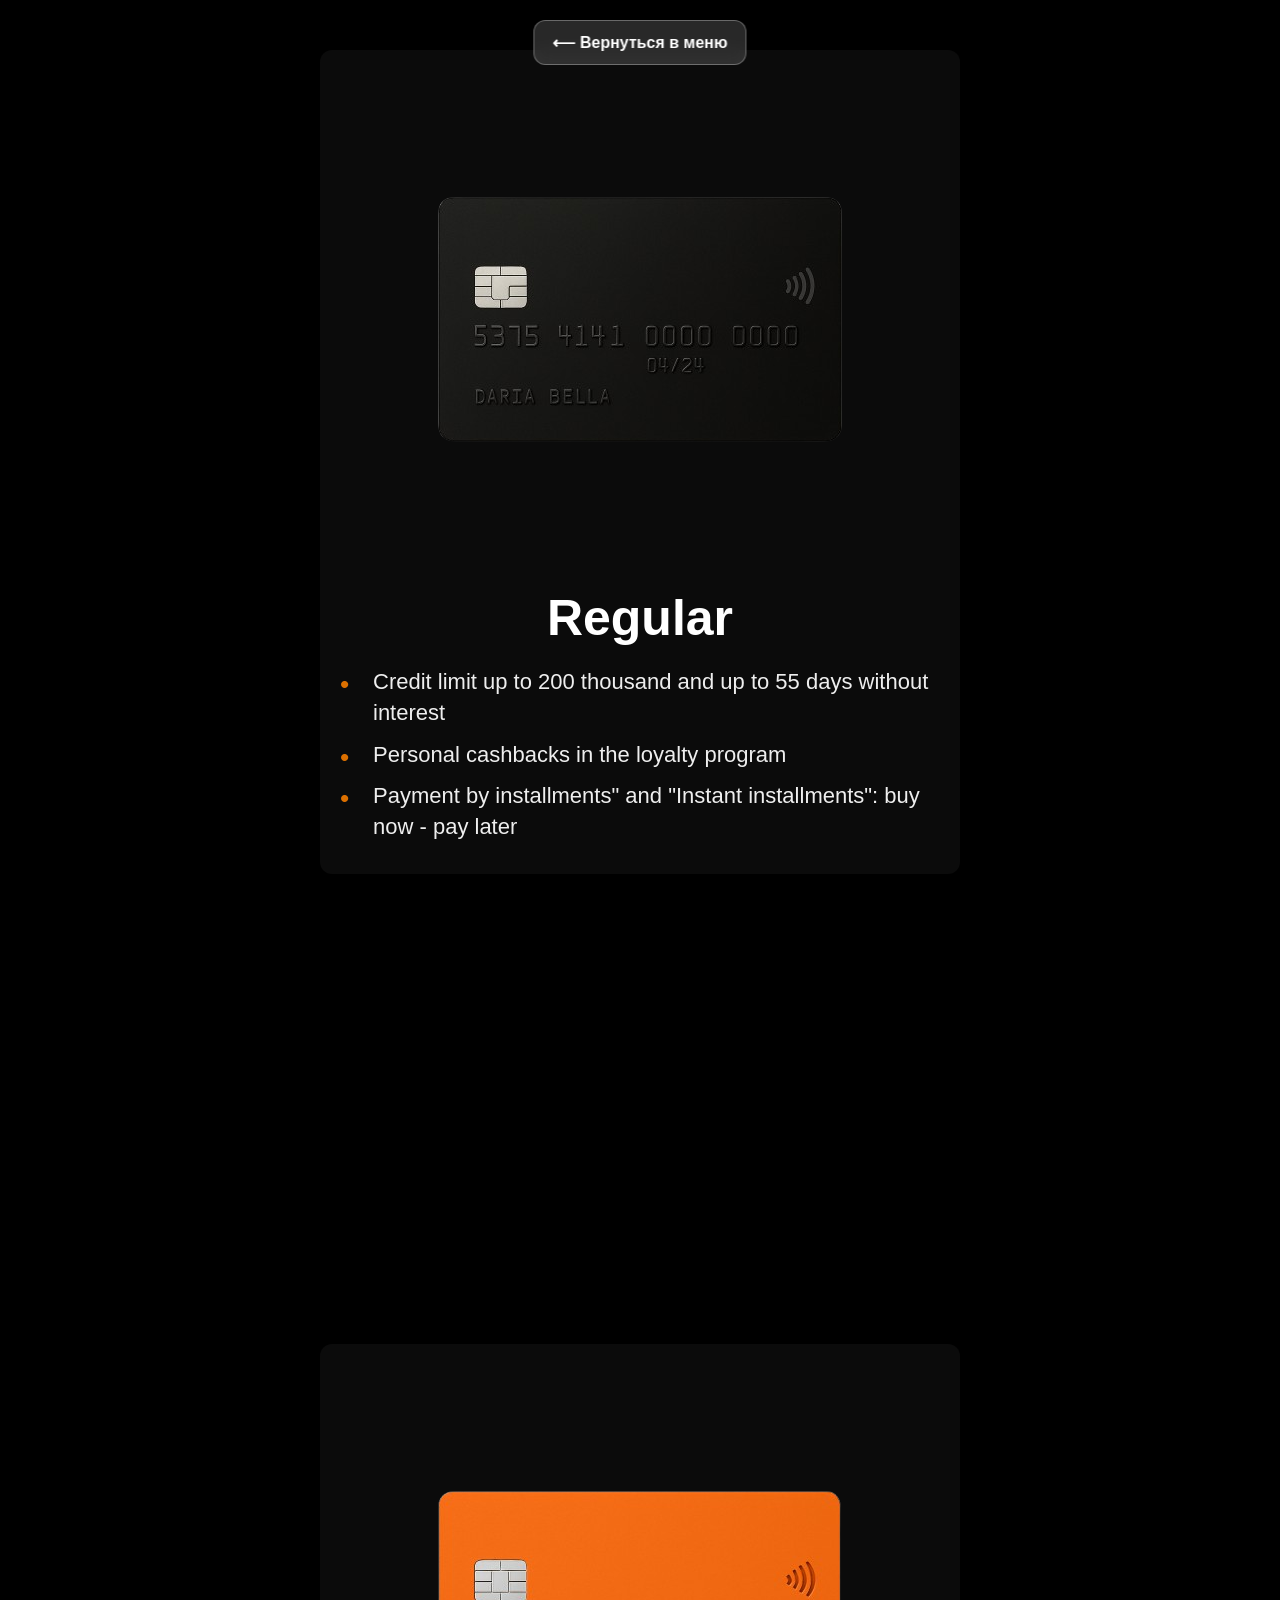
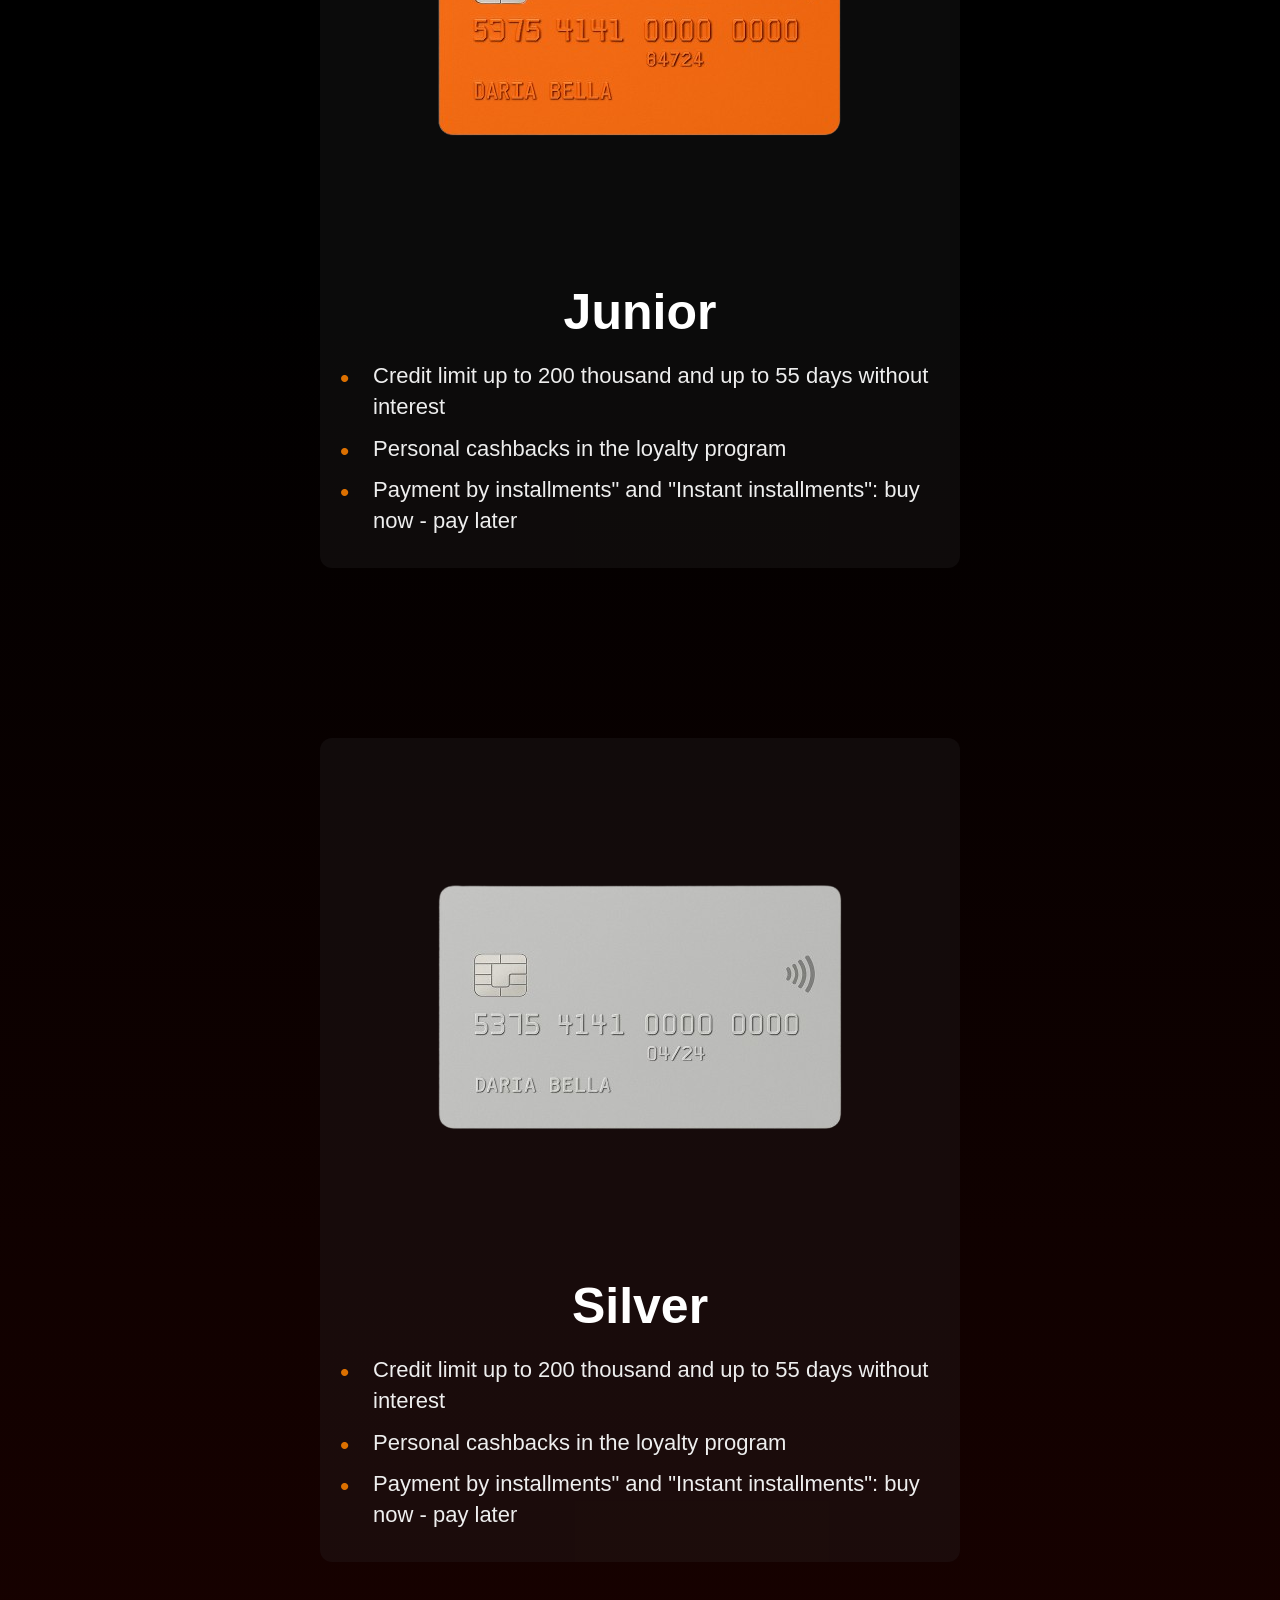
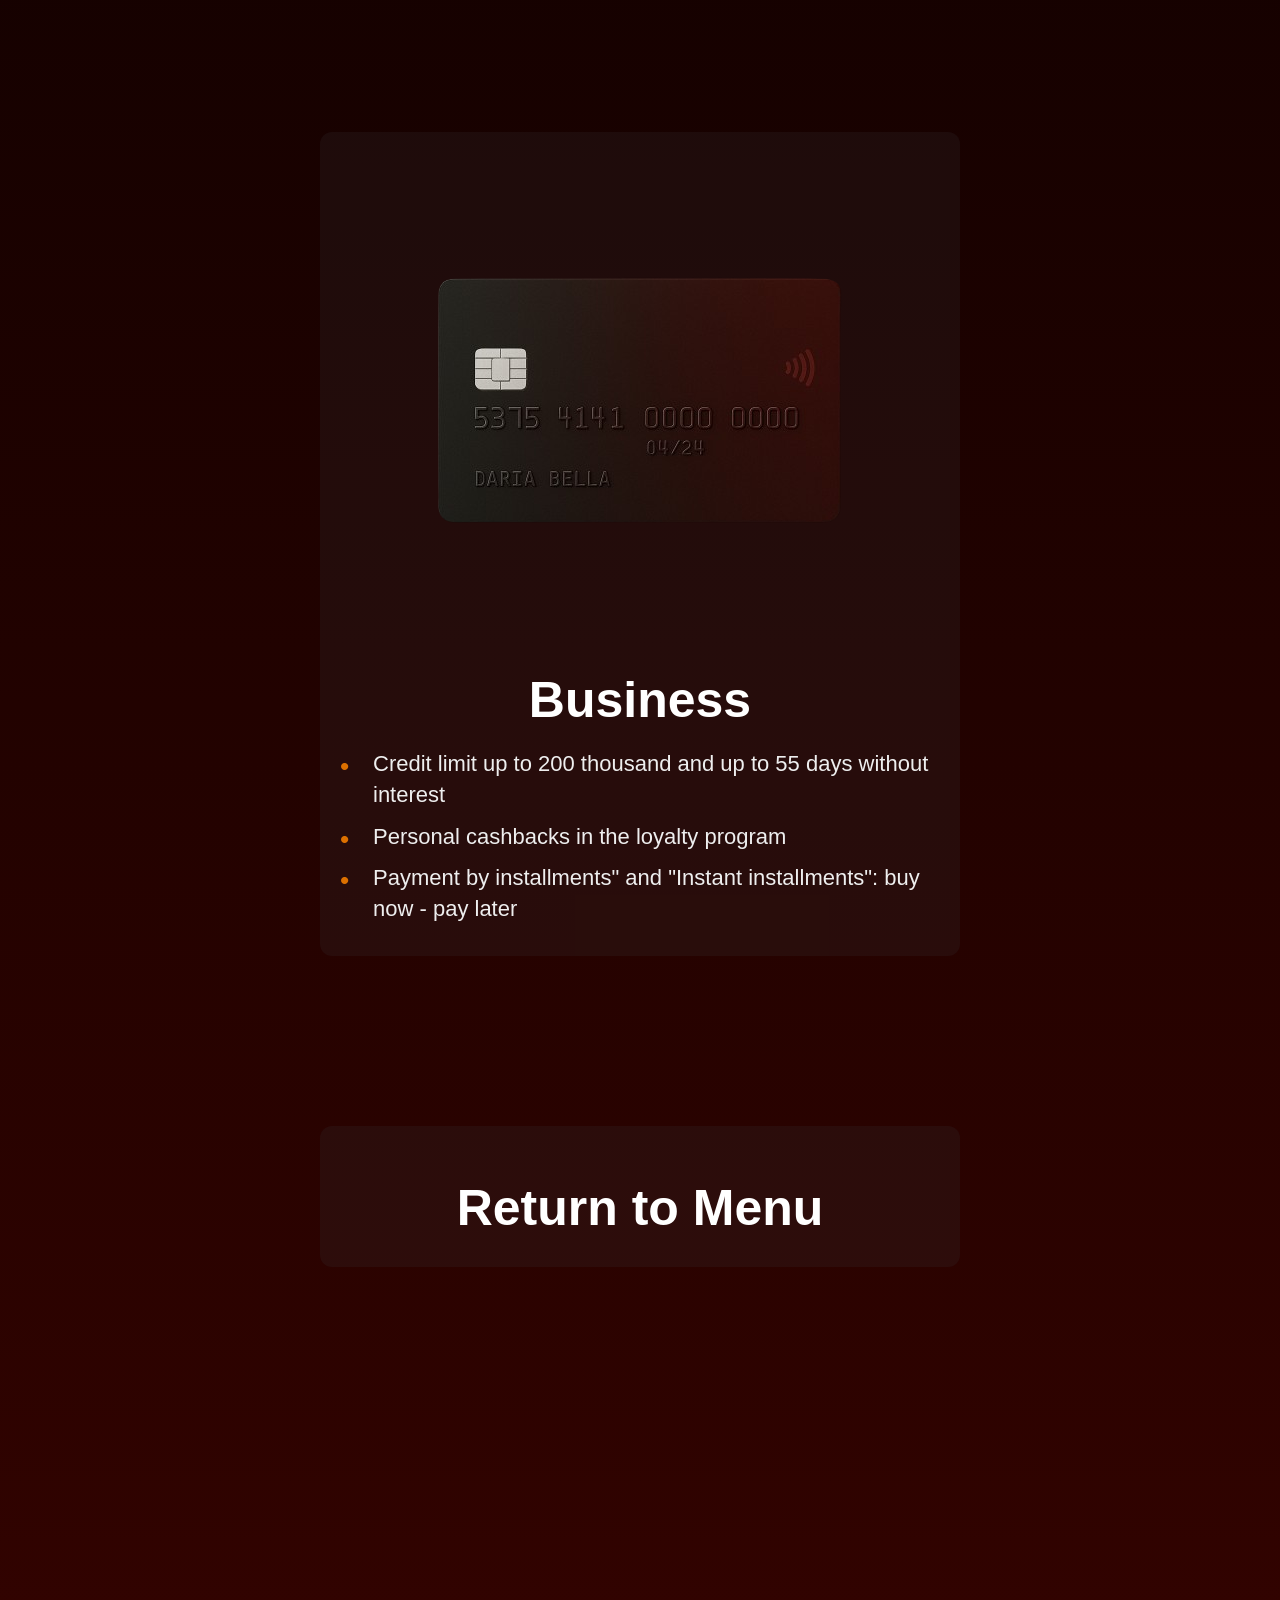
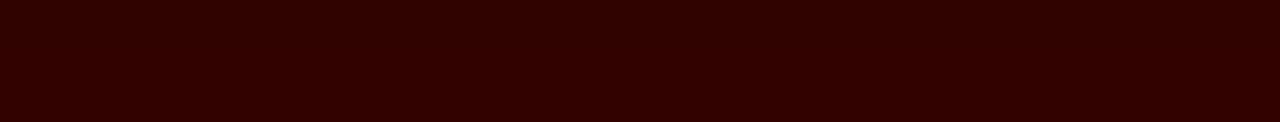
==== cards.html @ 222caa74 "Update" ====
<!DOCTYPE html>
<html lang="en">
<head>
    <meta charset="UTF-8">
    <meta name="viewport" content="width=device-width, initial-scale=1.0">
    <title>Name</title>
    <link rel="stylesheet" href="css/cards.css">
    <script src="js/script.js" defer></script>
</head>

<body>
    <div class="wrapper">
        <!-- Кнопка "Вернуться в меню" -->
        <a href="index.html" class="back-button">⟵ Вернуться в меню</a>

        <!-- Карточки -->
        <div class="cards">
            <div style="margin-bottom: 300px;" class="block sticky">
                <img src="img/11.png" alt="">
                <h3>Regular</h3>
                <div class="list">
                    <p class="dot-before">Credit limit up to 200 thousand and up to 55 days without interest</p>
                    <p class="dot-before">Personal cashbacks in the loyalty program</p>
                    <p class="dot-before">Payment by installments" and "Instant installments": buy now - pay later</p>
                </div>
            </div>
            <div class="block sticky">
                <img src="img/12.png" alt="">
                <h3>Junior</h3>
                <div class="list">
                    <p class="dot-before">Credit limit up to 200 thousand and up to 55 days without interest</p>
                    <p class="dot-before">Personal cashbacks in the loyalty program</p>
                    <p class="dot-before">Payment by installments" and "Instant installments": buy now - pay later</p>
                </div>
            </div>
            <div class="block sticky">
                <img src="img/13.png" alt="">
                <h3>Silver</h3>
                <div class="list">
                    <p class="dot-before">Credit limit up to 200 thousand and up to 55 days without interest</p>
                    <p class="dot-before">Personal cashbacks in the loyalty program</p>
                    <p class="dot-before">Payment by installments" and "Instant installments": buy now - pay later</p>
                </div>
            </div>
            <div class="block sticky">
                <img src="img/14.png" alt="">
                <h3>Business</h3>
                <div class="list">
                    <p class="dot-before">Credit limit up to 200 thousand and up to 55 days without interest</p>
                    <p class="dot-before">Personal cashbacks in the loyalty program</p>
                    <p class="dot-before">Payment by installments" and "Instant installments": buy now - pay later</p>
                </div>
            </div>
            <div class="block sticky" style="margin-bottom: 45vh;">
                <a href="index.html">
                    <img src="" alt="">
                    <h3>Return to Menu</h3>
                </a>
            </div>
            
        </div>
    </div>
    <script src="js/script.js"></script>
</body>
</html>
---- css/cards.css ----
/* Общие стили */
* {
    margin: 0;
    padding: 0;
}

body {
    font-family: 'Poppins', sans-serif;
    font-weight: 400;
    color: #fff;
    font-size: 16px;
}

a {
    text-decoration: none;
}

img {
    max-width: 100%;
}

/* Общий фон */
.wrapper {
    background: linear-gradient(180deg, rgb(0, 0, 0) 38%, rgba(51, 3, 0, 1) 100%);    
    width: 100%;
}

/* Контейнер */
.container {
    width: 1400px;
    margin: 0 auto;
}

/* Заголовки */
header {
    padding: 50px 0;
}

header .logo {
    text-transform: uppercase;
    font-size: 29px;
    font-weight: 800;
}

header nav {
    float: right;
    width: 50%;
}

header nav ul {
    list-style: none;
    display: flex;
    justify-content: space-between;
    z-index: 2;
    position: relative;
}

header nav ul li {
    display: inline-block;
    position: relative;
}

header nav ul li a {
    color: #fff;
    transition: color 0.3s ease;
}

header nav ul li:hover a {
    color: #DC7000;
}

header nav ul li.active a {
    position: relative;
    text-decoration: none;
    overflow: hidden;
}

header nav ul li:not(.active):not(.btn) a {
    position: relative;
    text-decoration: none;
    overflow: hidden;
}

header nav ul li.btn a {
    background: #DC7000;
    padding: 9px 17px;
    border-radius: 8px;
    transition: all 0.3s ease-in-out;
    color: #000000;
}

header nav ul li.btn a:hover {
    background: #330300;
    color: #DC7000;
}

/* Стиль для карточек */
.hero {
    padding-bottom: 100px;
    position: relative;
    z-index: 1;
}

.trending {
    padding-top: 50px;
}

.trending h3 {
    font-weight: 600;
    font-size: 31px;
}

.trending .see-all {
    color: #fff;
    background: #25211D;
    border-radius: 5px;
    padding: 12px 23px;
    float: right;
    display: block;
    transition: all 0.3s ease;
}

.trending .see-all:hover {
    transform: scale(1.1);
}

.cards {
    display: flex;
    flex-direction: column; /* Теперь карточки идут вертикально */
    align-items: center;
    gap: 50px; /* Расстояние между карточками */
    width: 100%;
    padding: 50px 0;
}

.cards .block {
    background-color: rgba(56, 56, 56, 0.2);
    padding: 20px;
    border-radius: 12px;
    text-align: center;
    width: 80%;
    max-width: 600px;
    opacity: 1;
    transition: opacity 0.4s ease-in-out, visibility 0.4s ease-in-out;
}

.cards .block h3 {
    font-size: 50px;
    font-weight: 700;
    margin: 15px 0 10px;
    color: #fff;
    text-align: center;
}

.cards .block p {
    margin-top: 10px;
    font-size: 22px;
    color: #eee;
    line-height: 1.4;
}

.block {
    text-align: center;
}

/* Стили для списка с точками */
.list {
    display: inline-block; 
    text-align: left;
}

.dot-before {
    position: relative;
    padding-left: 1.5em;
    margin-bottom: 0.5em;
}

.dot-before::before {
    content: "•";
    position: absolute;
    left: 0;
    top: 0.15em; 
    color: #DC7000;
    font-size: 1.2em;
    line-height: 1;
}

/* Кнопка "Вернуться" */
.back-button {
    position: fixed;
    top: 20px;
    left: 50%;
    transform: translateX(-50%);
    background: rgba(200, 200, 200, 0.2); 
    backdrop-filter: blur(10px); 
    color: #fff;
    padding: 12px 18px;
    border-radius: 12px; 
    font-weight: 600;
    text-decoration: none;
    transition: all 0.4s ease-in-out;
    border: 1px solid rgba(255, 255, 255, 0.3);
    z-index: 9999; 
}

.back-button:hover {
    background: rgba(200, 200, 200, 0.3);
    box-shadow: 0 0 12px rgba(255, 255, 255, 0.5);
}

/* Стиль для фиксированных карточек */
.block.sticky {
    position: sticky;
    top: 10px;
    z-index: 1000;
}

.block.sticky + .block {
    margin-top: 120px;
}

.block.visible {
    opacity: 1;
}

.block.hidden {
    opacity: 0;
    visibility: hidden;
}

.lorem-box {
    position: fixed;
    bottom: 50px;
    left: 50%;
    transform: translateX(-50%);
    width: 80%;
    text-align: center;
    font-size: 18px;
    color: #fff;
    background: rgba(0, 0, 0, 0.4);
    padding: 15px;
    border-radius: 10px;
}
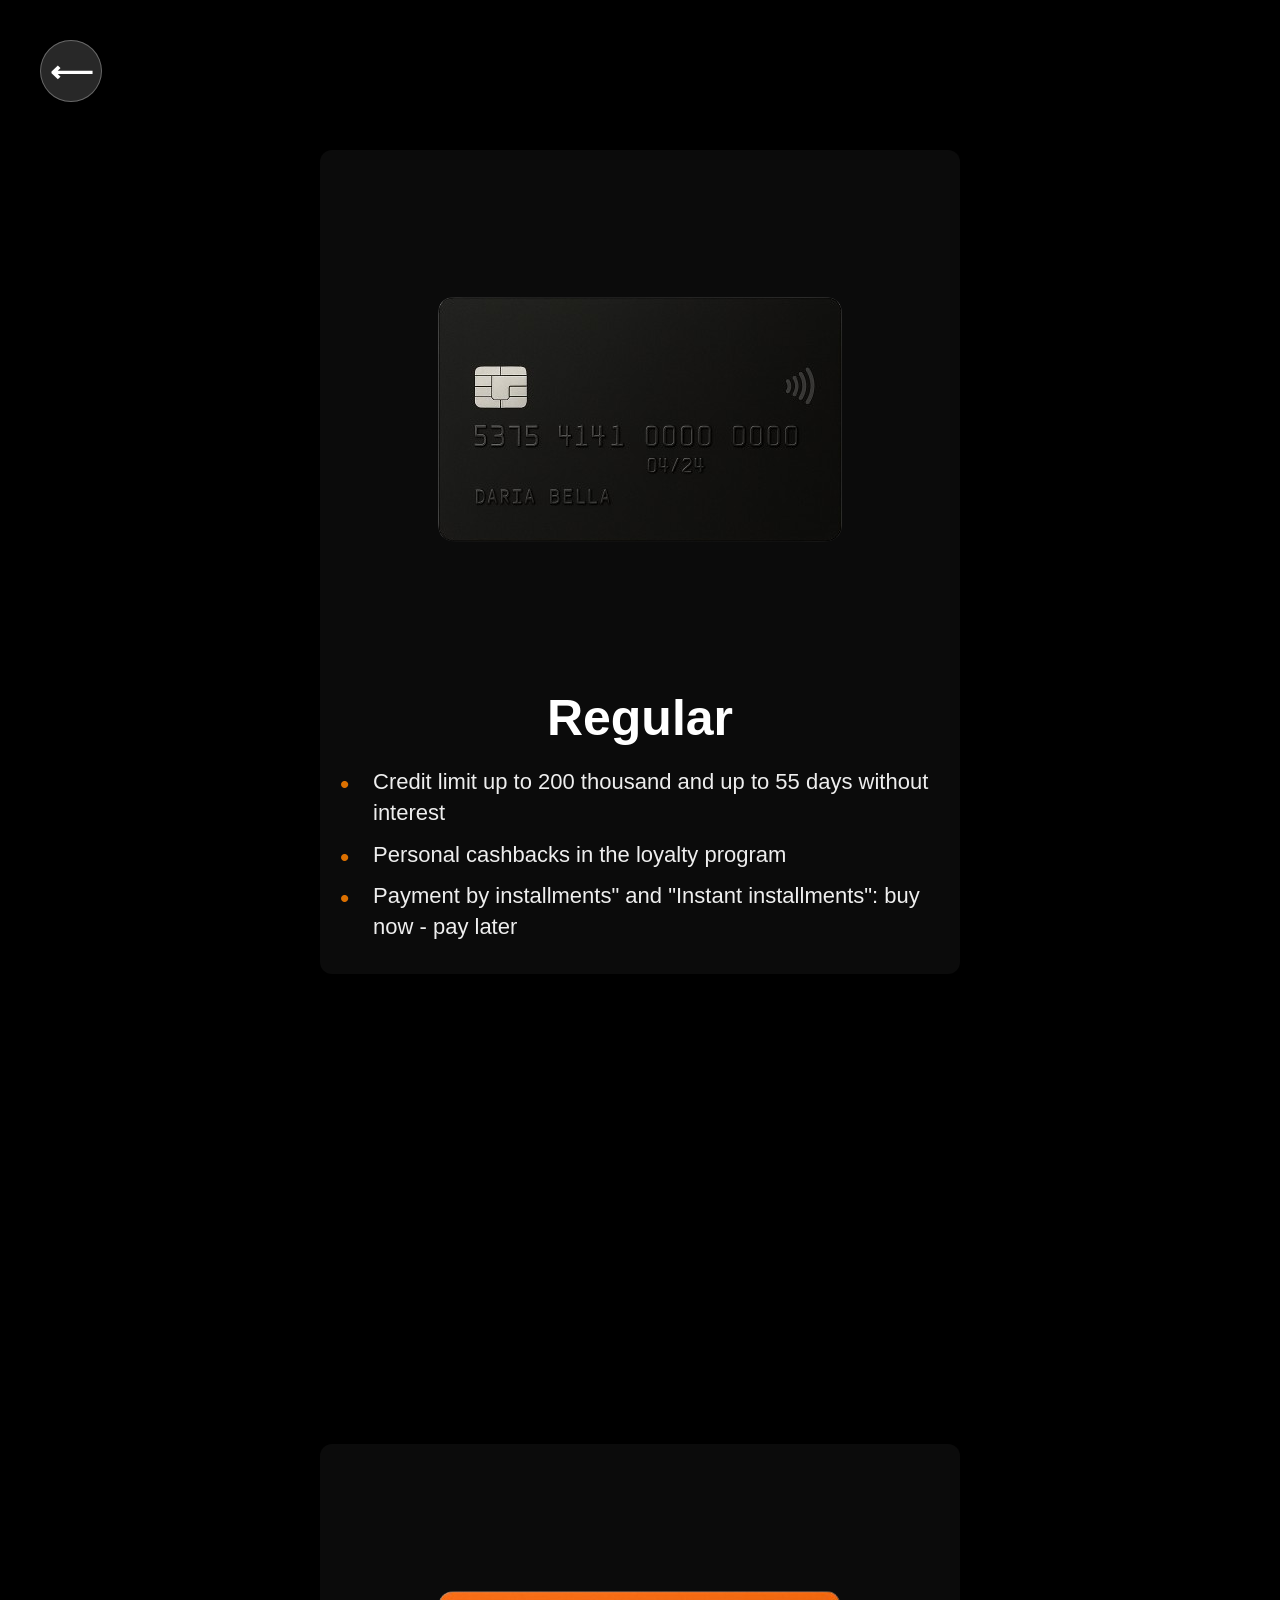
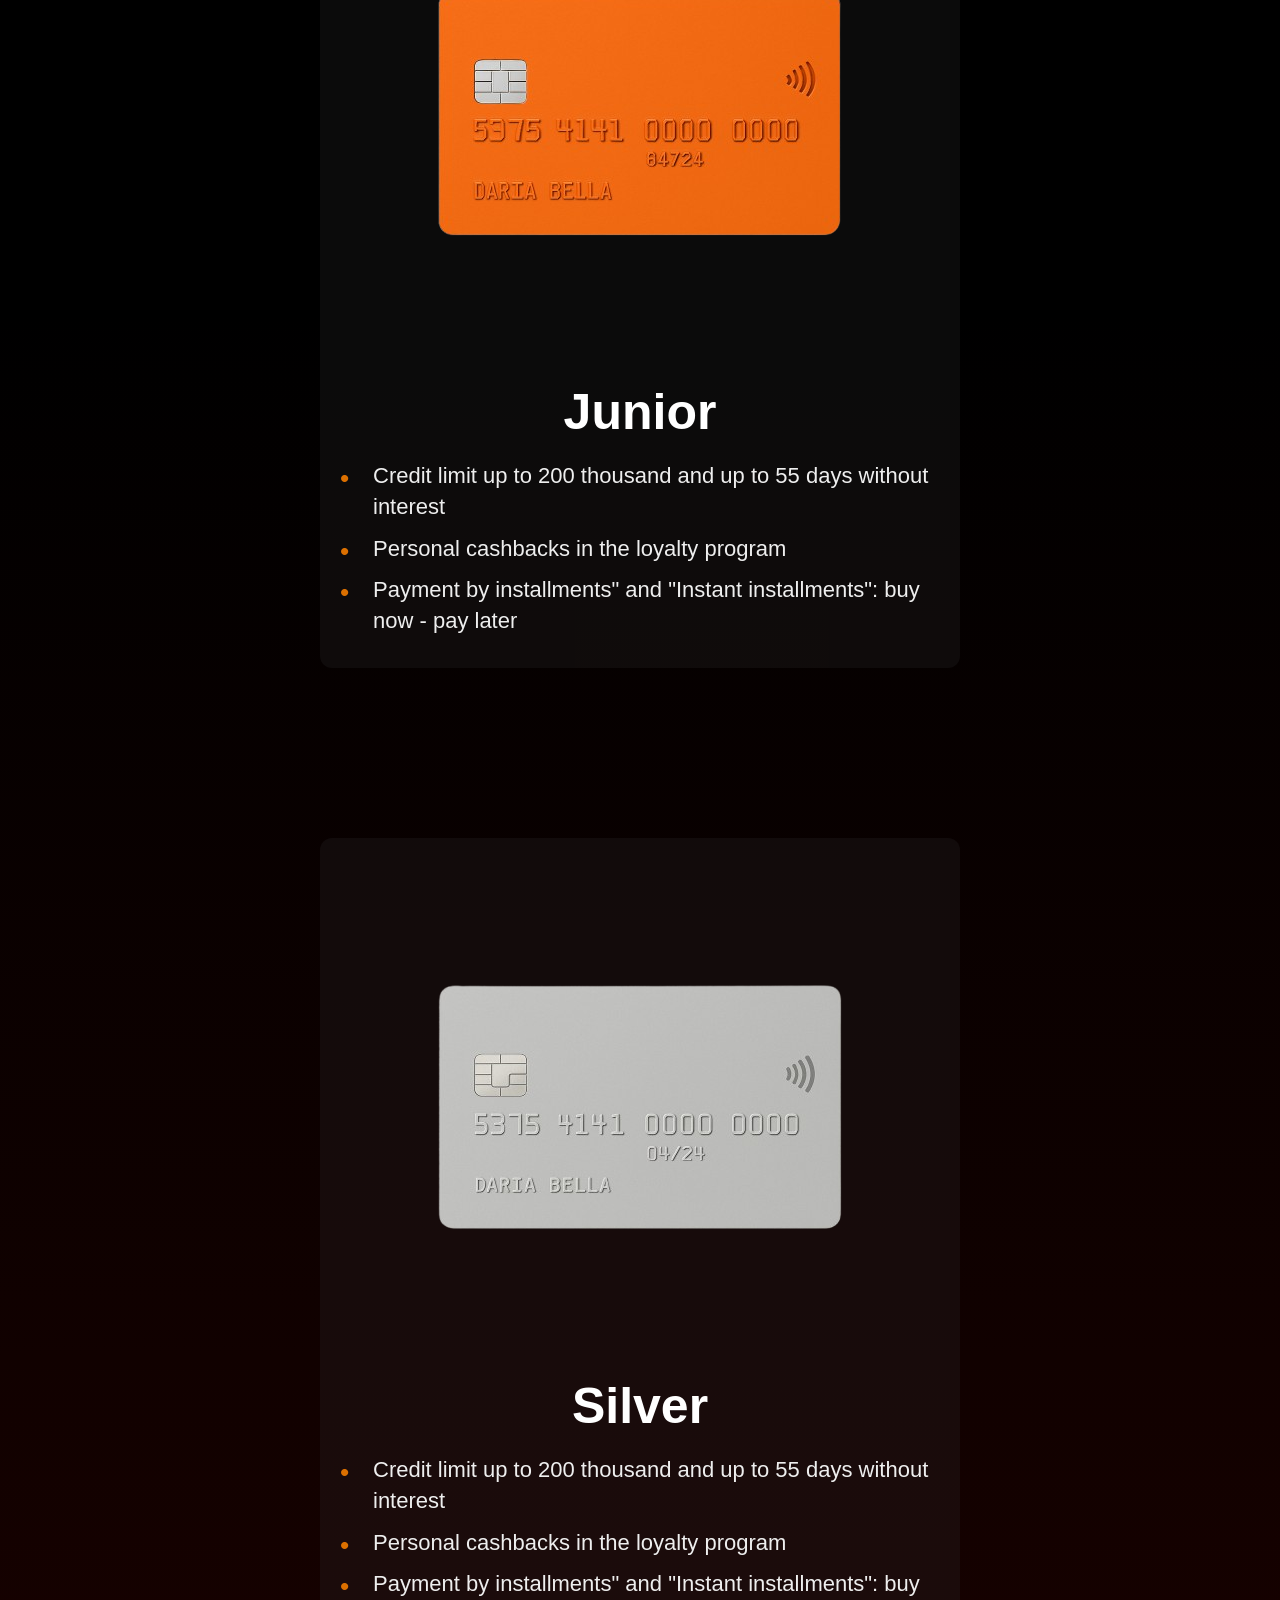
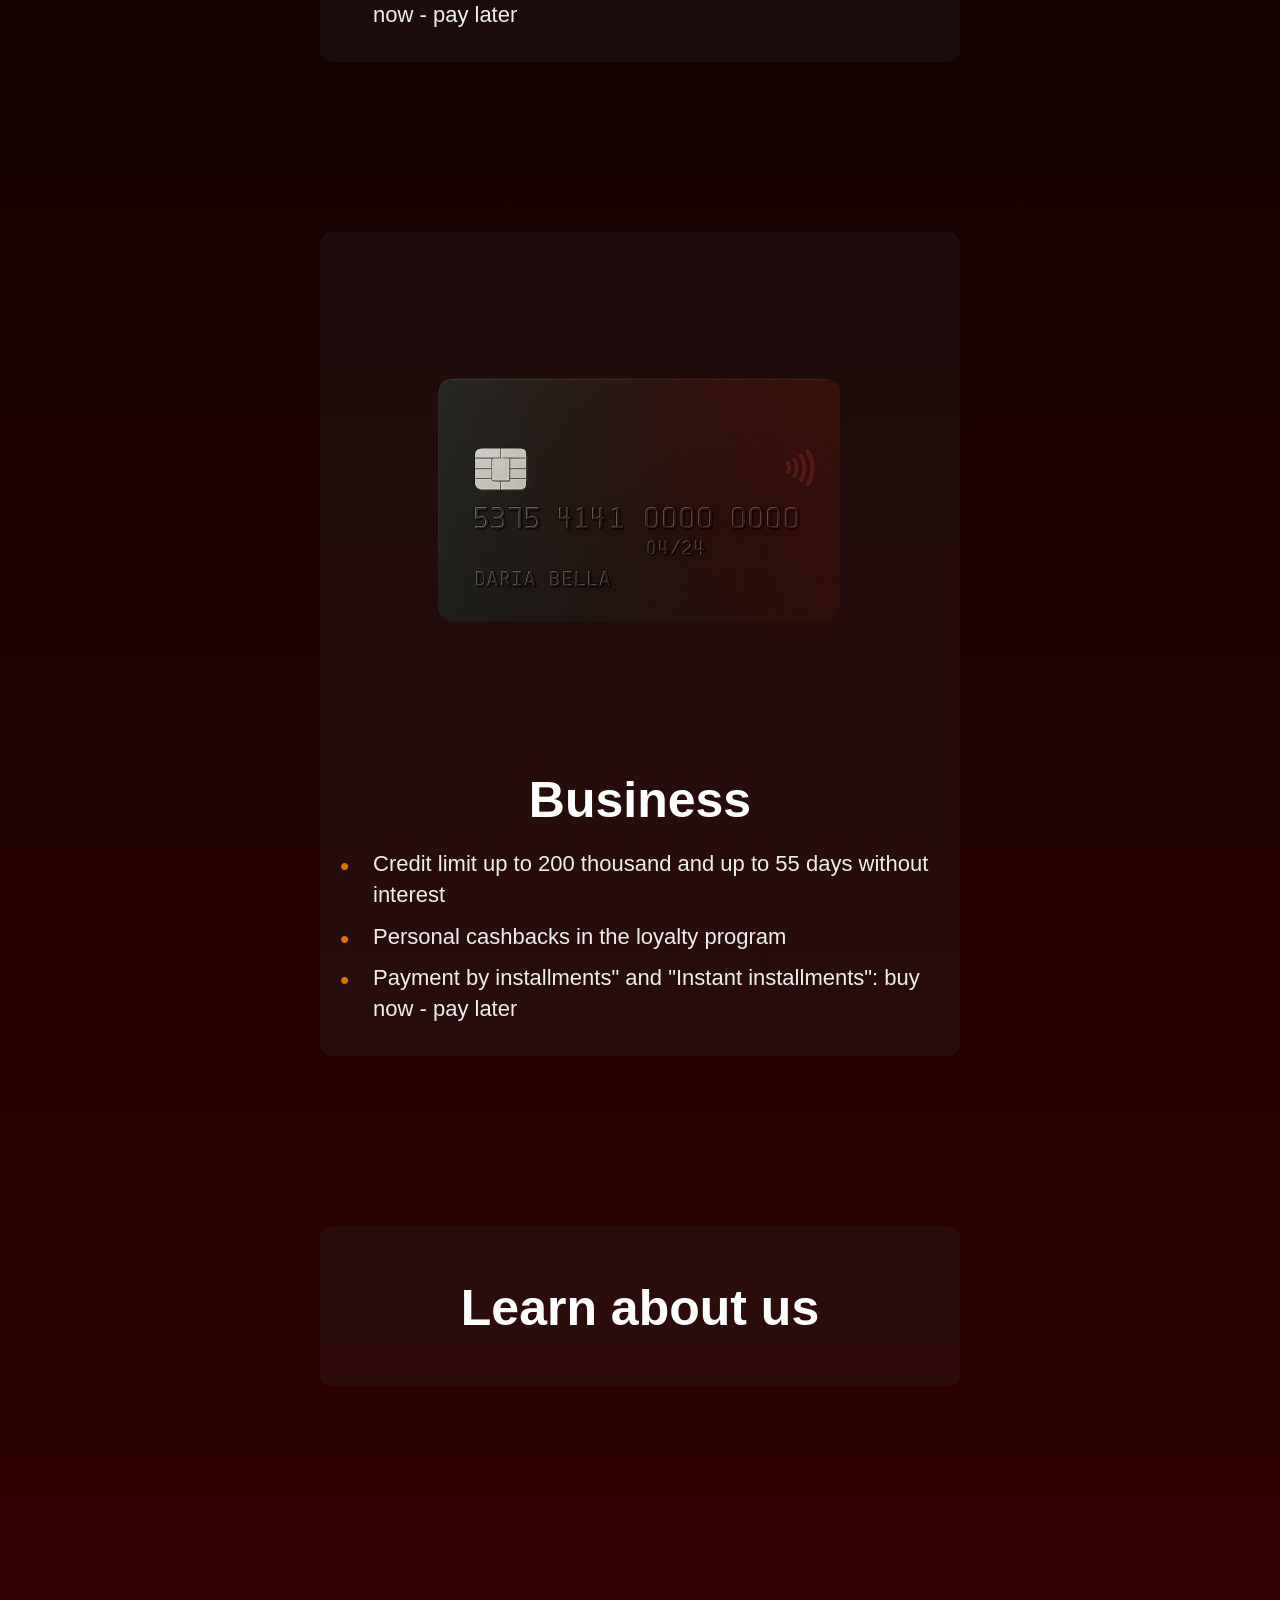
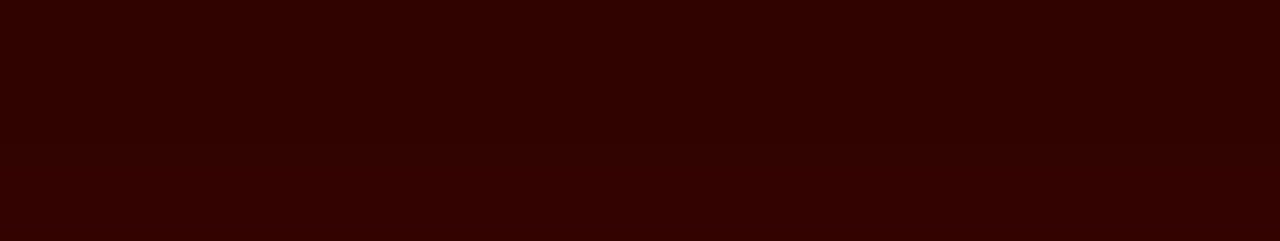
==== commit 1ae3e475: "╨Р╨▓╤В╨╛╨╝╨░╤В╨╕╤З╨╡╤Б╨║╨╛╨╡ ╨╛╨▒╨╜╨╛╨▓╨╗╨╡╨╜╨╕╨╡ ╤Д╨░╨╣╨╗╨╛╨▓" ====
--- a/cards.html
+++ b/cards.html
@@ -11,7 +11,8 @@
 <body>
     <div class="wrapper">
         <!-- Кнопка "Вернуться в меню" -->
-        <a href="index.html" class="back-button">⟵ Вернуться в меню</a>
+        <a href="index.html" class="circle-back-button">⟵</a>
+
 
         <!-- Карточки -->
         <div class="cards">
@@ -54,7 +55,7 @@
             <div class="block sticky" style="margin-bottom: 45vh;">
                 <a href="index.html">
                     <img src="" alt="">
-                    <h3>Return to Menu</h3>
+                    <h3>Learn about us</h3>
                 </a>
             </div>
             
--- a/css/cards.css
+++ b/css/cards.css
@@ -213,11 +213,18 @@
     position: sticky;
     top: 10px;
     z-index: 1000;
+    margin-top: 100px;;
 }
 
 .block.sticky + .block {
     margin-top: 120px;
 }
+
+.block.sticky a {
+    height: 120px;
+    display: inline-block;
+}
+
 
 .block.visible {
     opacity: 1;
@@ -241,3 +248,29 @@
     padding: 15px;
     border-radius: 10px;
 }
+
+.circle-back-button {
+    position: fixed;
+    top: 40px; /* Смещаем на 20px вниз */
+    left: 40px; /* Смещаем на 20px вправо */
+    width: 60px; /* Увеличиваем размер в 1.5 раза */
+    height: 60px;
+    background: rgba(200, 200, 200, 0.2);
+    backdrop-filter: blur(10px);
+    color: #fff;
+    font-size: 30px; /* Увеличиваем размер стрелки */
+    font-weight: 600;
+    text-decoration: none;
+    border-radius: 50%;
+    display: flex;
+    align-items: center;
+    justify-content: center;
+    transition: all 0.4s ease-in-out;
+    border: 1px solid rgba(255, 255, 255, 0.3);
+    z-index: 9999;
+}
+
+.circle-back-button:hover {
+    background: rgba(200, 200, 200, 0.3);
+    box-shadow: 0 0 12px rgba(255, 255, 255, 0.5);
+}
